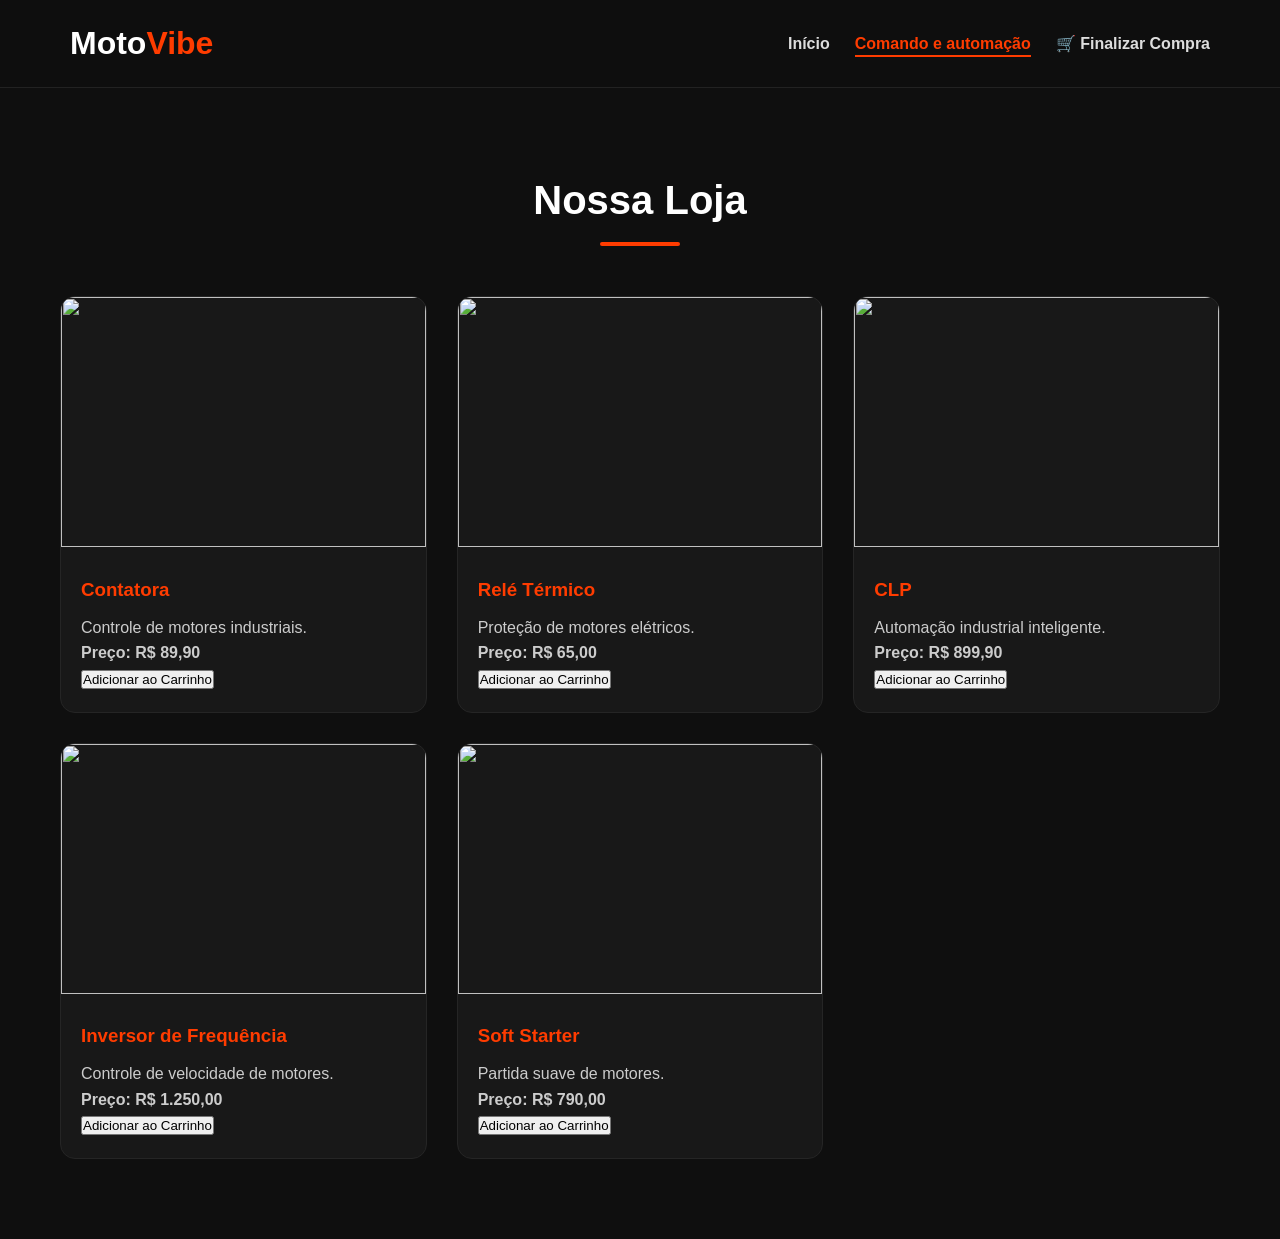
==== Trabaio/comando_e_automacao.html @ 44c7152d "Trabalho" ====
<!DOCTYPE html>
<html lang="pt-BR">
<head>
    <meta charset="UTF-8">
    <meta name="viewport" content="width=device-width, initial-scale=1.0">
    <title>TechStore_SESI | Produtos</title>
    <link rel="stylesheet" href="trabaio.css">
</head>
<body>

<header>
    <nav class="navbar">
        <div class="logo">
            <h1>Moto<span>Vibe</span></h1>
        </div>

        <ul class="nav-links">
            <li><a href="trabaio.html">Início</a></li>
            <li><a href="comando_e_automacao.html" class="active">Comando e automação</a></li>

         
            <li><a href="finalizar.html">🛒 Finalizar Compra</a></li>
        </ul>
    </nav>
</header>

<main class="container">
    <h2 class="section-title">Nossa Loja</h2>

    <div class="motos-grid">

        <div class="moto-card">
            <img src="contatora.jpg" class="moto-img">
            <div class="moto-info">
                <h3>Contatora</h3>
                <p>Controle de motores industriais.</p>
                <p><strong>Preço: R$ 89,90</strong></p>
                <button onclick="adicionarCarrinho('Contatora', 89.90)">Adicionar ao Carrinho</button>
            </div>
        </div>

        <div class="moto-card">
            <img src="rele termico1.png" class="moto-img">
            <div class="moto-info">
                <h3>Relé Térmico</h3>
                <p>Proteção de motores elétricos.</p>
                <p><strong>Preço: R$ 65,00</strong></p>
                <button onclick="adicionarCarrinho('Relé Térmico', 65.00)">Adicionar ao Carrinho</button>
            </div>
        </div>

        <div class="moto-card">
            <img src="CLP.webp" class="moto-img">
            <div class="moto-info">
                <h3>CLP</h3>
                <p>Automação industrial inteligente.</p>
                <p><strong>Preço: R$ 899,90</strong></p>
                <button onclick="adicionarCarrinho('CLP', 899.90)">Adicionar ao Carrinho</button>
            </div>
        </div>

        <div class="moto-card">
            <img src="inversor de frequencia.jpg" class="moto-img">
            <div class="moto-info">
                <h3>Inversor de Frequência</h3>
                <p>Controle de velocidade de motores.</p>
                <p><strong>Preço: R$ 1.250,00</strong></p>
                <button onclick="adicionarCarrinho('Inversor de Frequência', 1250.00)">Adicionar ao Carrinho</button>
            </div>
        </div>

        <div class="moto-card">
            <img src="soft starter.jpg" class="moto-img">
            <div class="moto-info">
                <h3>Soft Starter</h3>
                <p>Partida suave de motores.</p>
                <p><strong>Preço: R$ 790,00</strong></p>
                <button onclick="adicionarCarrinho('Soft Starter', 790.00)">Adicionar ao Carrinho</button>
            </div>
        </div>

    </div>
</main>


<script src="carrinho.js"></script>

</body>
</html>
---- Trabaio/trabaio.css ----
* {
    margin: 0;
    padding: 0;
    box-sizing: border-box;
}

body {
    font-family: 'Segoe UI', sans-serif;
    background: #0f0f0f;
    color: #fff;
    line-height: 1.6;
}


header {
    background: rgba(15,15,15,0.95);
    backdrop-filter: blur(10px);
    position: sticky;
    top: 0;
    z-index: 1000;
    border-bottom: 1px solid #222;
}

.navbar {
    max-width: 1200px;
    margin: auto;
    padding: 18px 30px;
    display: flex;
    justify-content: space-between;
    align-items: center;
}

.logo h1 {
    font-size: 2rem;
    font-weight: 800;
    color: white;
}

.logo span {
    color: #ff3c00;
}

.nav-links {
    list-style: none;
    display: flex;
    gap: 25px;
}

.nav-links a {
    color: #ddd;
    text-decoration: none;
    font-weight: 600;
    transition: 0.3s;
    position: relative;
}

.nav-links a:hover,
.nav-links a.active {
    color: #ff3c00;
}

.nav-links a::after {
    content: "";
    width: 0;
    height: 2px;
    background: #ff3c00;
    position: absolute;
    bottom: -5px;
    left: 0;
    transition: 0.3s;
}

.nav-links a:hover::after,
.nav-links a.active::after {
    width: 100%;
}

.hero {
    min-height: 80vh;
    background:
        linear-gradient(rgba(0,0,0,.6), rgba(0,0,0,.7)),
        url("https://images.unsplash.com/photo-1558981806-ec527fa84c39?q=80&w=1600");
    background-size: cover;
    background-position: center;
    
    display: flex;
    flex-direction: column;
    justify-content: center;
    align-items: center;

    text-align: center;
    padding: 20px;
}

.hero h2 {
    font-size: 3.5rem;
    margin-bottom: 15px;
    text-transform: uppercase;
}

.hero p {
    font-size: 1.2rem;
    color: #ddd;
    margin-bottom: 30px;
}


.btn {
    display: inline-block;
    padding: 14px 30px;
    background: #ff3c00;
    color: white;
    text-decoration: none;
    border-radius: 8px;
    font-weight: bold;
    border: none;
    cursor: pointer;
    transition: 0.3s;
}

.btn:hover {
    background: #ff5a26;
    transform: translateY(-3px);
    box-shadow: 0 8px 20px rgba(255,60,0,0.4);
}


.container {
    max-width: 1200px;
    margin: auto;
    padding: 80px 20px;
}

.section-title {
    text-align: center;
    font-size: 2.5rem;
    margin-bottom: 50px;
    position: relative;
}

.section-title::after {
    content: "";
    width: 80px;
    height: 4px;
    background: #ff3c00;
    display: block;
    margin: 10px auto;
    border-radius: 20px;
}


.motos-grid {
    display: grid;
    grid-template-columns: repeat(auto-fit, minmax(320px, 1fr));
    gap: 30px;
}

.moto-card {
    background: #181818;
    border-radius: 15px;
    overflow: hidden;
    transition: 0.4s;
    border: 1px solid #252525;
}

.moto-card:hover {
    transform: translateY(-10px);
    box-shadow: 0 15px 35px rgba(255,60,0,.25);
}

.moto-img {
    width: 100%;
    height: 250px;
    object-fit: cover;
}

.moto-info {
    padding: 20px;
}

.moto-info h3 {
    margin-bottom: 10px;
    color: #ff3c00;
}

.moto-info p {
    color: #ccc;
}


.contact-form {
    max-width: 700px;
    margin: auto;
    background: #181818;
    padding: 35px;
    border-radius: 15px;
    border: 1px solid #252525;
}

.form-group {
    margin-bottom: 20px;
}

.form-group label {
    display: block;
    margin-bottom: 8px;
    font-weight: 600;
}

.form-group input,
.form-group textarea {
    width: 100%;
    padding: 14px;
    background: #111;
    color: white;
    border: 1px solid #333;
    border-radius: 8px;
    outline: none;
    transition: 0.3s;
}

.form-group input:focus,
.form-group textarea:focus {
    border-color: #ff3c00;
    box-shadow: 0 0 10px rgba(255,60,0,.3);
}


footer {
    background: #090909;
    text-align: center;
    padding: 25px;
    color: #999;
    border-top: 1px solid #222;
}


.hero h2,
.hero p,
.hero .btn {
    animation: fadeUp 1s ease forwards;
}

.hero p {
    animation-delay: .2s;
}

.hero .btn {
    animation-delay: .4s;
}


.tabela-wrapper{
    overflow-x: auto;
}

.tabela-precos{
    width: 100%;
    border-collapse: collapse;
    background: #181818;
    border-radius: 12px;
    overflow: hidden;
    box-shadow: 0 10px 30px rgba(0,0,0,0.5);
}

.tabela-precos thead{
    background: #ff3c00;
}

.tabela-precos th{
    padding: 15px;
    text-align: left;
    color: white;
    font-size: 1rem;
}

.tabela-precos td{
    padding: 14px;
    border-bottom: 1px solid #2a2a2a;
    color: #ddd;
}

.tabela-precos tbody tr:hover{
    background: #222;
    transition: 0.3s;
}

.tabela-precos td:last-child{
    color: #00e676;
    font-weight: bold;
}
.botao{
    padding: 1px 10px;  
    line-height: 20px;  
    display: block;
    gap: 40px;
}
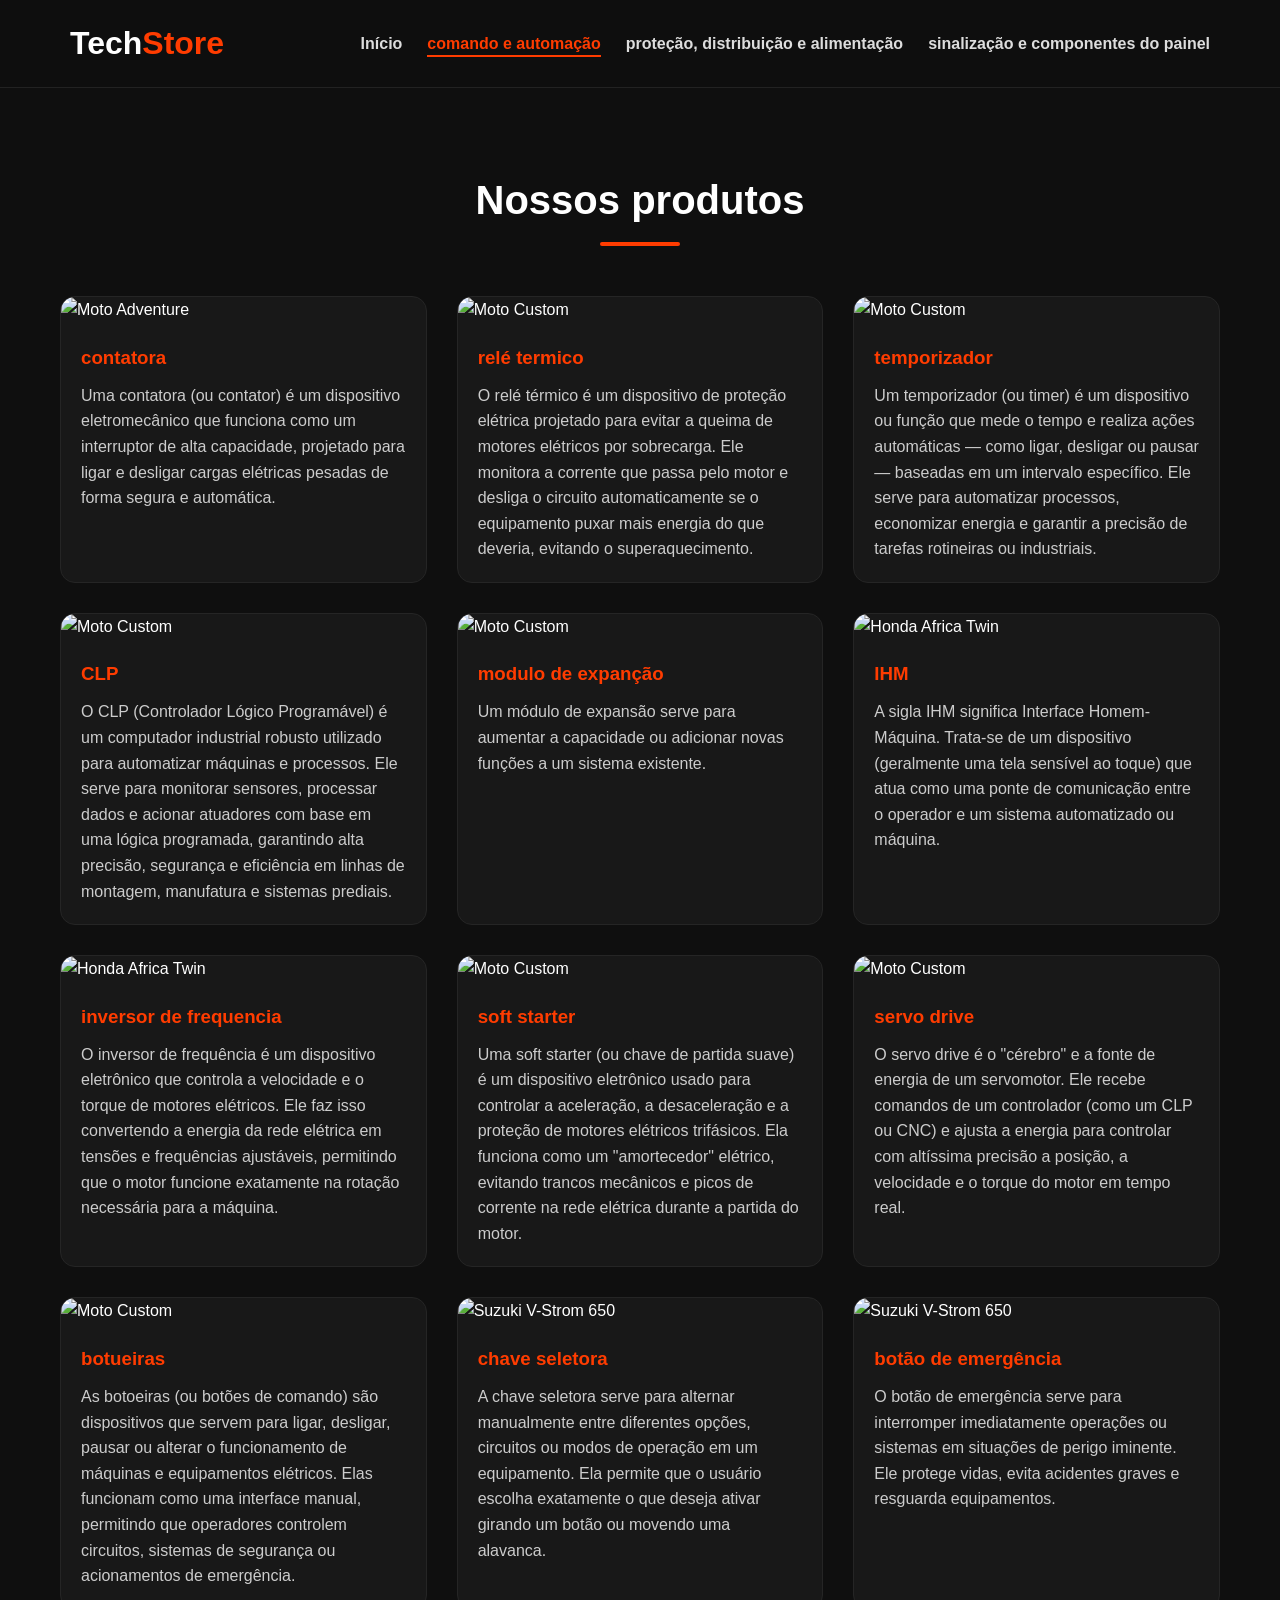
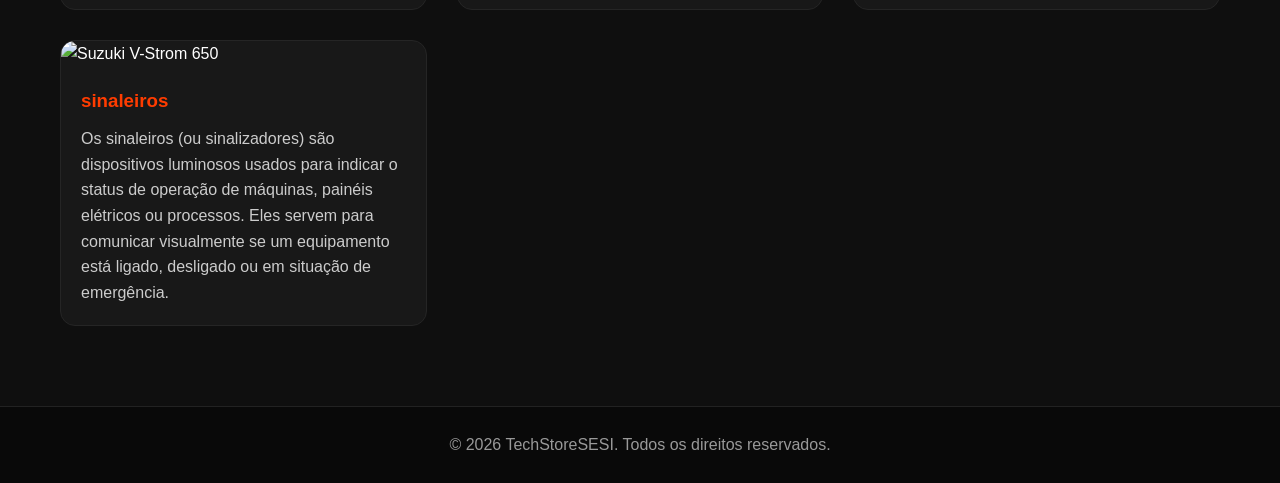
==== commit d0faf0e8: "termnado" ====
--- a/Trabaio/comando_e_automacao.html
+++ b/Trabaio/comando_e_automacao.html
@@ -3,87 +3,147 @@
 <head>
     <meta charset="UTF-8">
     <meta name="viewport" content="width=device-width, initial-scale=1.0">
-    <title>TechStore_SESI | Produtos</title>
+    <title>TechStore_SESI | Modelos</title>
     <link rel="stylesheet" href="trabaio.css">
 </head>
 <body>
 
-<header>
-    <nav class="navbar">
-        <div class="logo">
-            <h1>Moto<span>Vibe</span></h1>
-        </div>
+    <header>
+        <nav class="navbar">
+            <div class="logo">
+                <h1>Tech<span>Store</span></h1>
+            </div>
+            <ul class="nav-links">
+                <li><a href="trabaio.html">Início</a></li>
+                <li><a href="comando_e_automacao.html" class="active">comando e automação</a></li>
+                <li><a href="protecao_e_distribuicao_alimentação.html" >proteção, distribuição e alimentação</a></li>
+                <li><a href="sinalizacao_e_componentes_do_painel.html">sinalização e componentes do painel</a></li>
+               
+            
+            </ul>
+        </nav>
+    </header>
 
-        <ul class="nav-links">
-            <li><a href="trabaio.html">Início</a></li>
-            <li><a href="comando_e_automacao.html" class="active">Comando e automação</a></li>
-
-         
-            <li><a href="finalizar.html">🛒 Finalizar Compra</a></li>
-        </ul>
-    </nav>
-</header>
-
-<main class="container">
-    <h2 class="section-title">Nossa Loja</h2>
-
-    <div class="motos-grid">
-
-        <div class="moto-card">
-            <img src="contatora.jpg" class="moto-img">
-            <div class="moto-info">
-                <h3>Contatora</h3>
-                <p>Controle de motores industriais.</p>
-                <p><strong>Preço: R$ 89,90</strong></p>
-                <button onclick="adicionarCarrinho('Contatora', 89.90)">Adicionar ao Carrinho</button>
-            </div>
-        </div>
-
-        <div class="moto-card">
-            <img src="rele termico1.png" class="moto-img">
-            <div class="moto-info">
-                <h3>Relé Térmico</h3>
-                <p>Proteção de motores elétricos.</p>
-                <p><strong>Preço: R$ 65,00</strong></p>
-                <button onclick="adicionarCarrinho('Relé Térmico', 65.00)">Adicionar ao Carrinho</button>
-            </div>
-        </div>
-
-        <div class="moto-card">
-            <img src="CLP.webp" class="moto-img">
-            <div class="moto-info">
-                <h3>CLP</h3>
-                <p>Automação industrial inteligente.</p>
-                <p><strong>Preço: R$ 899,90</strong></p>
-                <button onclick="adicionarCarrinho('CLP', 899.90)">Adicionar ao Carrinho</button>
-            </div>
-        </div>
-
-        <div class="moto-card">
-            <img src="inversor de frequencia.jpg" class="moto-img">
-            <div class="moto-info">
-                <h3>Inversor de Frequência</h3>
-                <p>Controle de velocidade de motores.</p>
-                <p><strong>Preço: R$ 1.250,00</strong></p>
-                <button onclick="adicionarCarrinho('Inversor de Frequência', 1250.00)">Adicionar ao Carrinho</button>
-            </div>
-        </div>
-
-        <div class="moto-card">
-            <img src="soft starter.jpg" class="moto-img">
-            <div class="moto-info">
-                <h3>Soft Starter</h3>
-                <p>Partida suave de motores.</p>
-                <p><strong>Preço: R$ 790,00</strong></p>
-                <button onclick="adicionarCarrinho('Soft Starter', 790.00)">Adicionar ao Carrinho</button>
-            </div>
-        </div>
-
-    </div>
-</main>
+    <main class="container">
+        <h2 class="section-title">Nossos produtos</h2>
+        
+        <div class="motos-grid">
+            
 
 
-<script src="carrinho.js"></script>
+            <div class="moto-card">
+                <img src="contatora.jpg" alt="Moto Adventure" class="moto-img">
+                <div class="moto-info">
+                    <h3>contatora</h3>
+                    <p>Uma contatora (ou contator) é um dispositivo eletromecânico que funciona como um interruptor de alta capacidade, projetado para ligar e desligar cargas elétricas pesadas de forma segura e automática.</p>
+                </div>
+            </div>
+
+            <div class="moto-card">
+                <img src="rele termico1.png" alt="Moto Custom" class="moto-img">
+                <div class="moto-info">
+                    <h3>relé termico</h3>
+                    <p>O relé térmico é um dispositivo de proteção elétrica projetado para evitar a queima de motores elétricos por sobrecarga. Ele monitora a corrente que passa pelo motor e desliga o circuito automaticamente se o equipamento puxar mais energia do que deveria, evitando o superaquecimento.</p>
+                </div>
+            </div>
+
+            <div class="moto-card">
+                <img src="temporizador.jpg" alt="Moto Custom" class="moto-img">
+                <div class="moto-info">
+                    <h3>temporizador</h3>
+                    <p>Um temporizador (ou timer) é um dispositivo ou função que mede o tempo e realiza ações automáticas — como ligar, desligar ou pausar — baseadas em um intervalo específico. Ele serve para automatizar processos, economizar energia e garantir a precisão de tarefas rotineiras ou industriais.</p>
+                </div>
+            </div>
+
+            <div class="moto-card">
+                <img src="CLP.webp" alt="Moto Custom" class="moto-img">
+                <div class="moto-info">
+                    <h3>CLP</h3>
+                    <p>O CLP (Controlador Lógico Programável) é um computador industrial robusto utilizado para automatizar máquinas e processos. Ele serve para monitorar sensores, processar dados e acionar atuadores com base em uma lógica programada, garantindo alta precisão, segurança e eficiência em linhas de montagem, manufatura e sistemas prediais.</p>
+                </div>
+            </div>
+
+            <div class="moto-card">
+                <img src="modulo de expanção.webp" alt="Moto Custom" class="moto-img">
+                <div class="moto-info">
+                    <h3>modulo de expanção</h3>
+                    <p>Um módulo de expansão serve para aumentar a capacidade ou adicionar novas funções a um sistema existente.</p>
+                </div>
+            </div>
+
+            <div class="moto-card">
+                <img src="IHM.webp" alt="Honda Africa Twin" class="moto-img">
+                <div class="moto-info">
+                    <h3>IHM</h3>
+                    <p>A sigla IHM significa Interface Homem-Máquina. Trata-se de um dispositivo (geralmente uma tela sensível ao toque) que atua como uma ponte de comunicação entre o operador e um sistema automatizado ou máquina.</p>
+                </div>
+            </div>
+
+            <div class="moto-card">
+                <img src="inversor de frequencia.jpg" alt="Honda Africa Twin" class="moto-img">
+                <div class="moto-info">
+                    <h3>inversor de frequencia</h3>
+                    <p>O inversor de frequência é um dispositivo eletrônico que controla a velocidade e o torque de motores elétricos. Ele faz isso convertendo a energia da rede elétrica em tensões e frequências ajustáveis, permitindo que o motor funcione exatamente na rotação necessária para a máquina.</p>
+                </div>
+            </div>
+
+            <div class="moto-card">
+                <img src="soft starter.jpg" alt="Moto Custom" class="moto-img">
+                <div class="moto-info">
+                    <h3>soft starter</h3>
+                    <p>Uma soft starter (ou chave de partida suave) é um dispositivo eletrônico usado para controlar a aceleração, a desaceleração e a proteção de motores elétricos trifásicos. Ela funciona como um "amortecedor" elétrico, evitando trancos mecânicos e picos de corrente na rede elétrica durante a partida do motor.</p>
+                </div>
+            </div>
+
+            <div class="moto-card">
+                <img src="servo drive.jpg" alt="Moto Custom" class="moto-img">
+                <div class="moto-info">
+                    <h3>servo drive</h3>
+                    <p>O servo drive é o "cérebro" e a fonte de energia de um servomotor. Ele recebe comandos de um controlador (como um CLP ou CNC) e ajusta a energia para controlar com altíssima precisão a posição, a velocidade e o torque do motor em tempo real.</p>
+                </div>
+            </div>
+
+            <div class="moto-card">
+                <img src="botueiras1.png" alt="Moto Custom" class="moto-img">
+                <div class="moto-info">
+                    <h3>botueiras</h3>
+                    <p>As botoeiras (ou botões de comando) são dispositivos que servem para ligar, desligar, pausar ou alterar o funcionamento de máquinas e equipamentos elétricos. Elas funcionam como uma interface manual, permitindo que operadores controlem circuitos, sistemas de segurança ou acionamentos de emergência.</p>
+                </div>
+            </div>
+            
+            <div class="moto-card">
+                <img src="chave_seletora.jpg" alt="Suzuki V-Strom 650" class="moto-img">
+                <div class="moto-info">
+                    <h3>chave seletora</h3>
+                    <p>A chave seletora serve para alternar manualmente entre diferentes opções, circuitos ou modos de operação em um equipamento. Ela permite que o usuário escolha exatamente o que deseja ativar girando um botão ou movendo uma alavanca.</p>
+                </div>
+            </div>
+
+            <div class="moto-card">
+                <img src="botão de emrgência.jpg" alt="Suzuki V-Strom 650" class="moto-img">
+                <div class="moto-info">
+                    <h3>botão de emergência</h3>
+                    <p>O botão de emergência serve para interromper imediatamente operações ou sistemas em situações de perigo iminente. Ele protege vidas, evita acidentes graves e resguarda equipamentos.</p>
+                </div>
+            </div>
+
+            <div class="moto-card">
+                <img src="sinaleiros.webp" alt="Suzuki V-Strom 650" class="moto-img">
+                <div class="moto-info">
+                    <h3>sinaleiros</h3>
+                    <p>Os sinaleiros (ou sinalizadores) são dispositivos luminosos usados para indicar o status de operação de máquinas, painéis elétricos ou processos. Eles servem para comunicar visualmente se um equipamento está ligado, desligado ou em situação de emergência.</p>
+                </div>
+            </div>
+           
+         
+            
+        </div>
+      
+    </main>
+
+    <footer>
+        <p>&copy; 2026 TechStoreSESI. Todos os direitos reservados.</p>
+    </footer>
 
 </body>
-</html>+</html>
